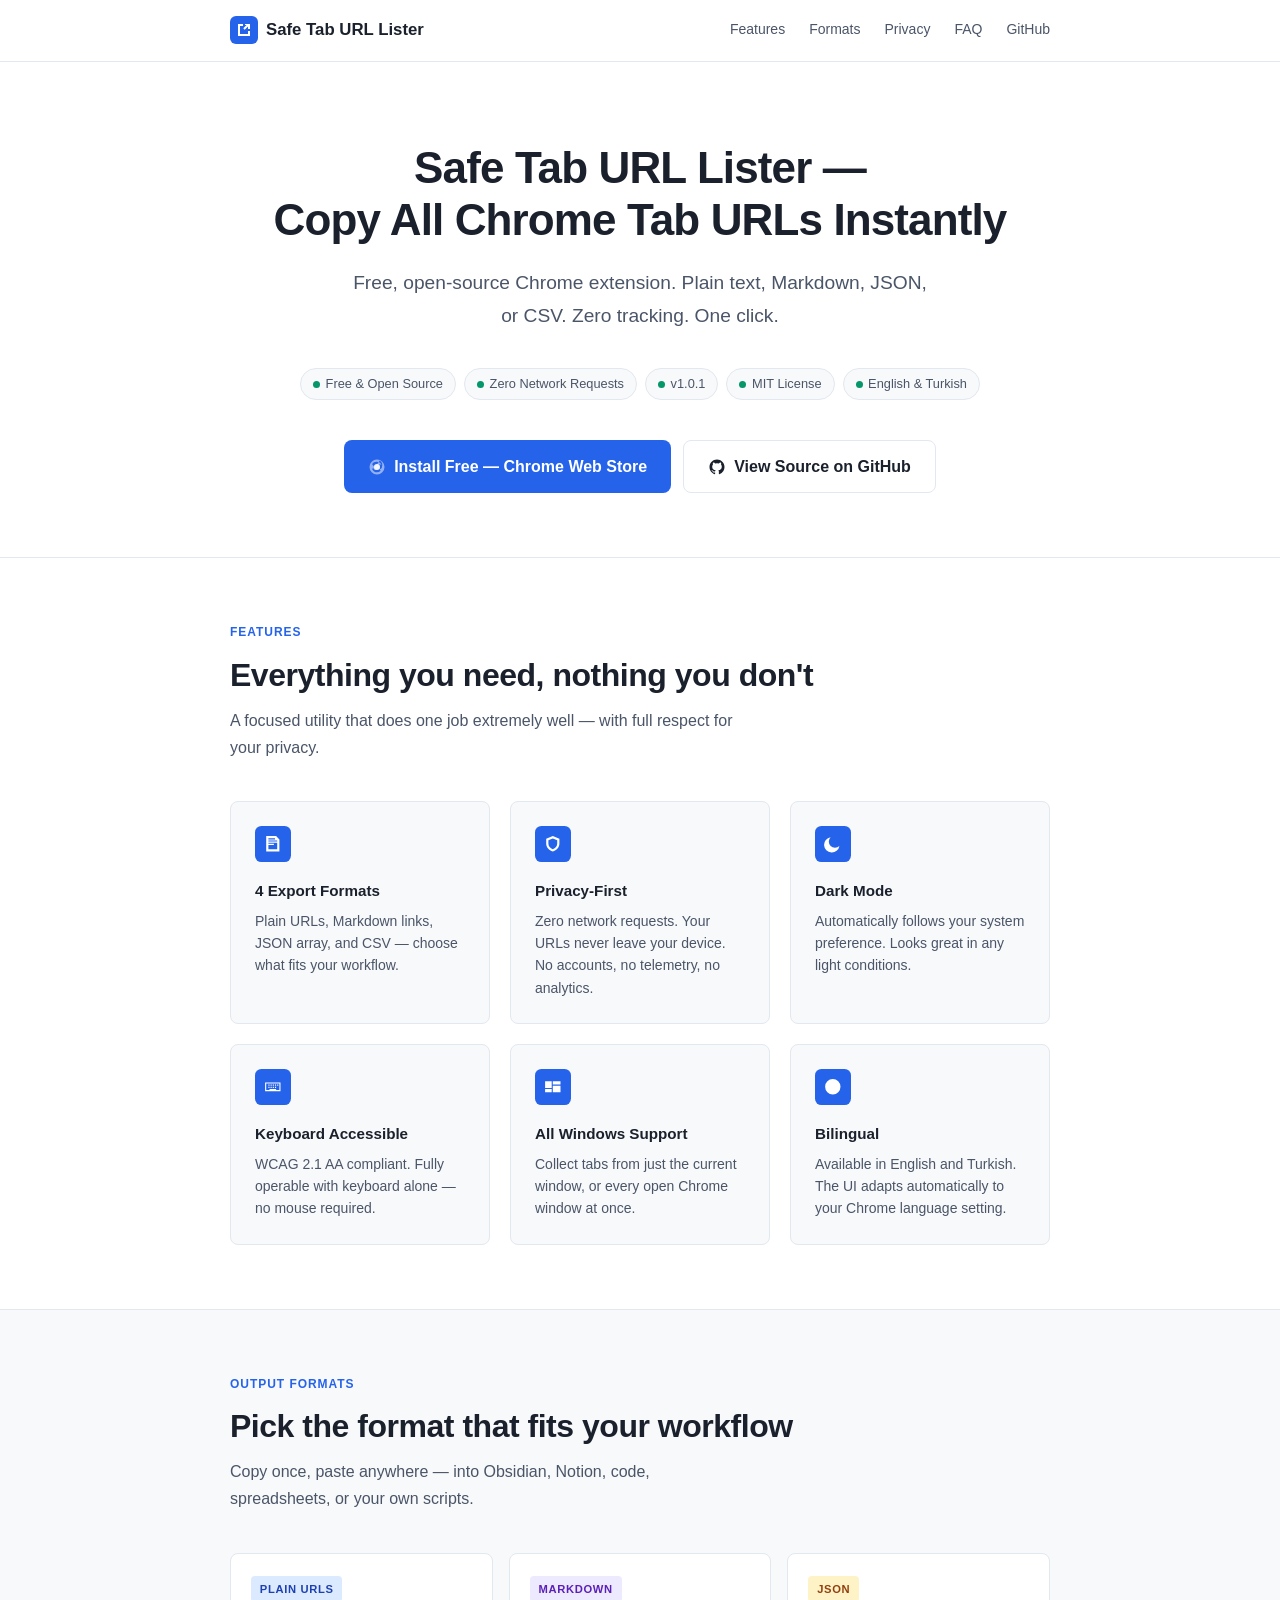
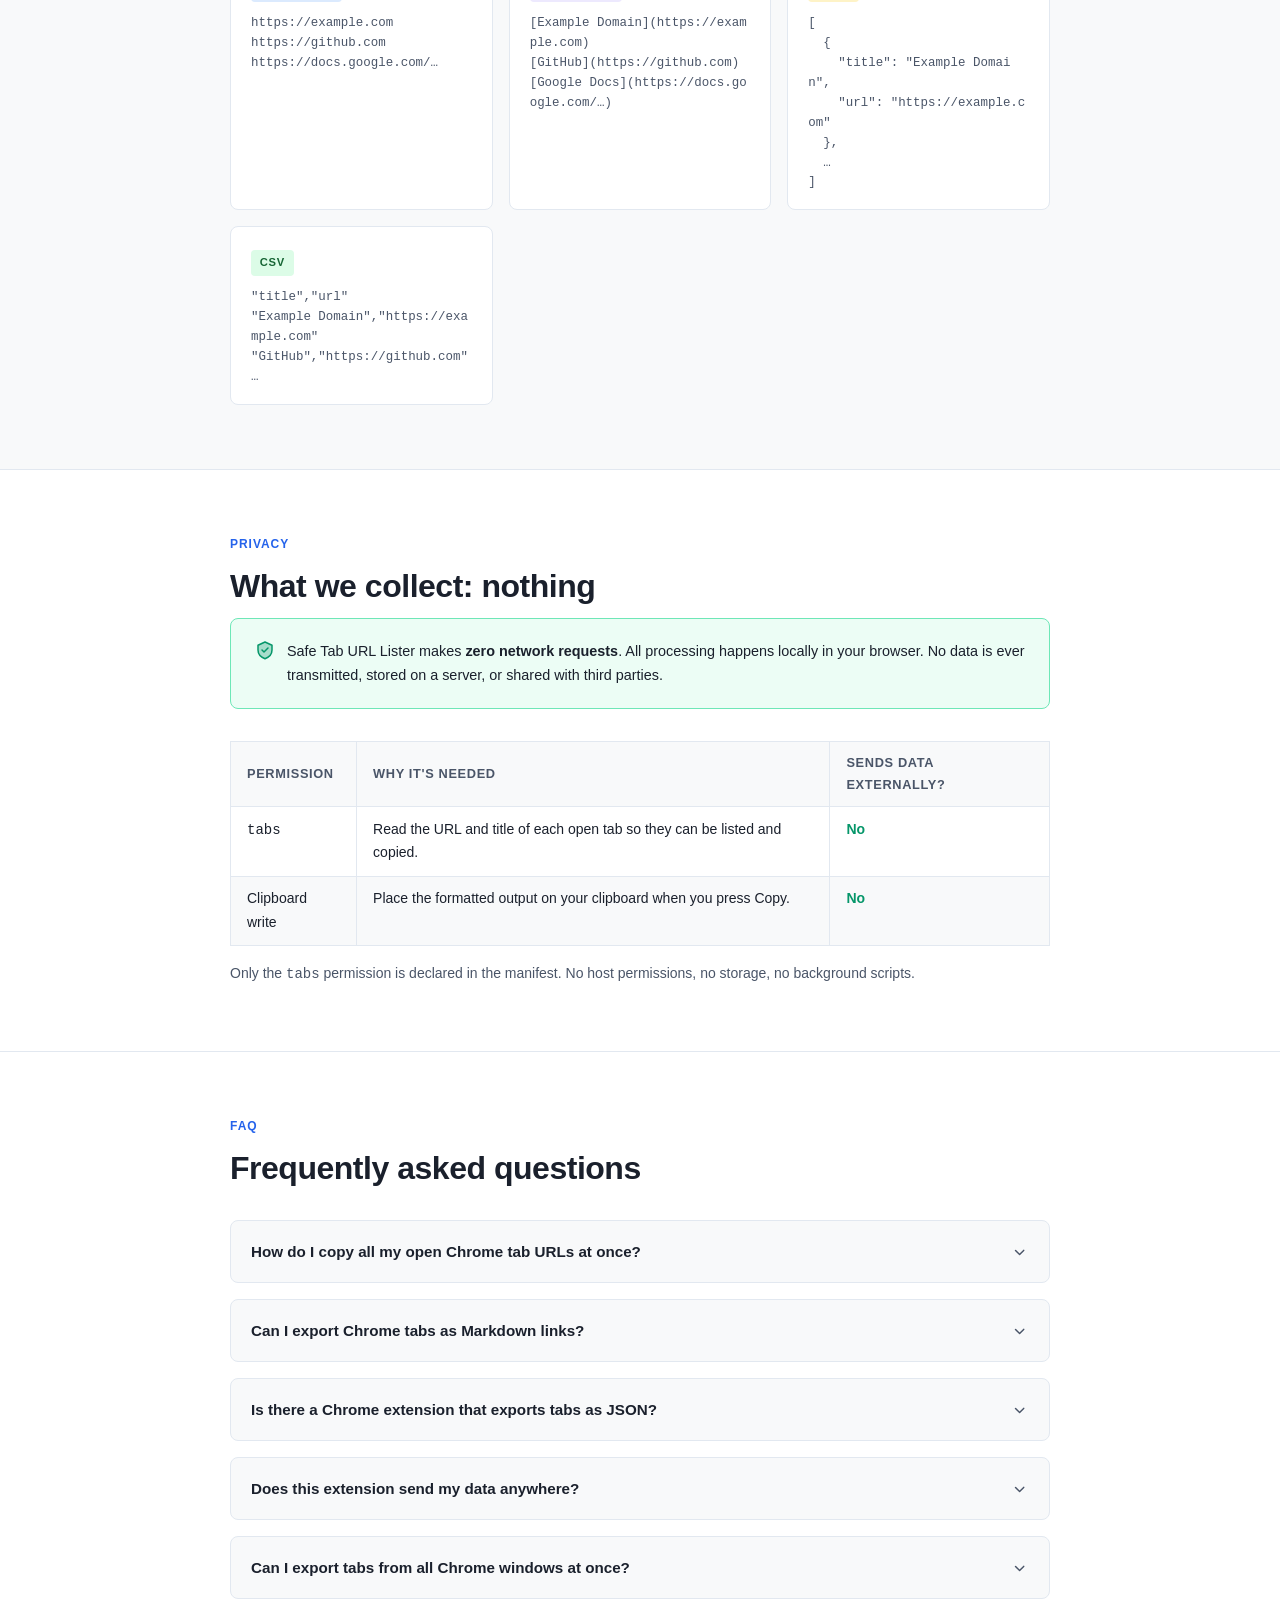
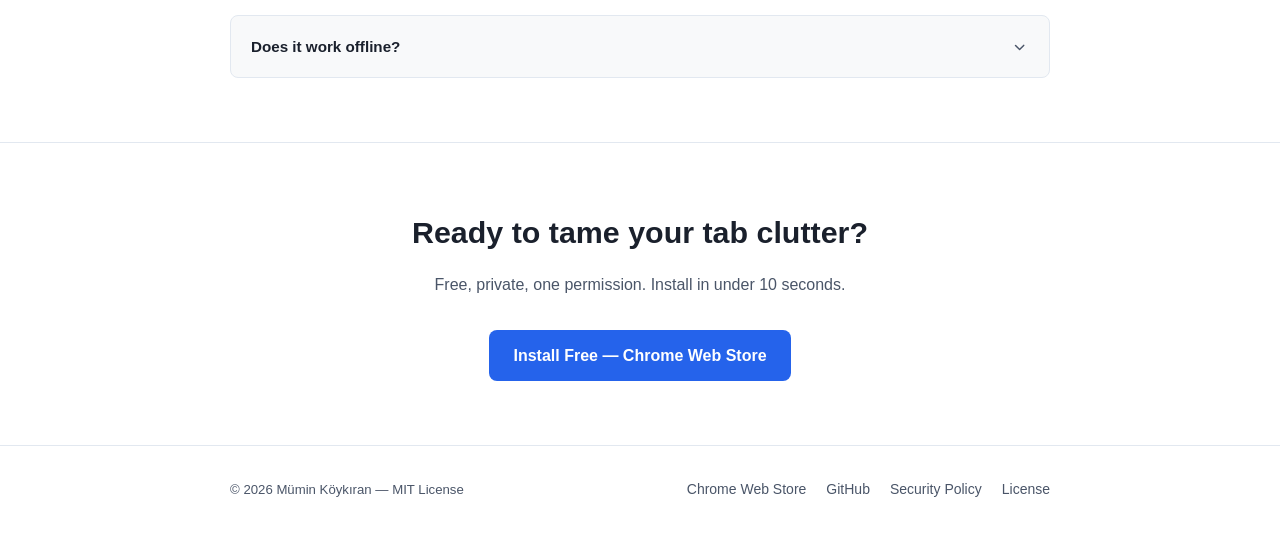
==== docs/index.html @ 432fd5e9 "Add GitHub Pages landing page with JSON-LD schema for AI search visibility" ====
<!DOCTYPE html>
<html lang="en">
<head>
  <meta charset="UTF-8" />
  <meta name="viewport" content="width=device-width, initial-scale=1.0" />
  <title>Safe Tab URL Lister — Copy All Chrome Tab URLs Instantly</title>
  <meta name="description" content="Free, open-source Chrome extension. Export all open tab URLs as plain text, Markdown links, JSON, or CSV. Zero tracking. One click." />
  <meta name="keywords" content="Chrome extension, tab URL exporter, copy tab URLs, export tabs markdown, tabs to JSON, tab list CSV, privacy Chrome extension, open source tab manager" />
  <link rel="canonical" href="https://muminkoykiran.github.io/safe-tab-url-lister/" />

  <!-- Open Graph -->
  <meta property="og:type" content="website" />
  <meta property="og:title" content="Safe Tab URL Lister — Copy All Chrome Tab URLs Instantly" />
  <meta property="og:description" content="Free, open-source Chrome extension. Export all open tab URLs as plain text, Markdown links, JSON, or CSV. Zero tracking. One click." />
  <meta property="og:url" content="https://muminkoykiran.github.io/safe-tab-url-lister/" />

  <!-- Twitter Card -->
  <meta name="twitter:card" content="summary" />
  <meta name="twitter:title" content="Safe Tab URL Lister — Copy All Chrome Tab URLs Instantly" />
  <meta name="twitter:description" content="Free, open-source Chrome extension. Export all open tab URLs as plain text, Markdown links, JSON, or CSV. Zero tracking. One click." />

  <!-- SoftwareApplication JSON-LD -->
  <script type="application/ld+json">
  {
    "@context": "https://schema.org",
    "@type": "SoftwareApplication",
    "name": "Safe Tab URL Lister",
    "applicationCategory": "BrowserApplication",
    "applicationSubCategory": "Productivity",
    "operatingSystem": "Chrome, Edge, Brave, Vivaldi",
    "description": "A free, open-source Chrome extension that lists all open tab URLs and exports them as plain text, Markdown links, a JSON array, or CSV. Zero network requests, no tracking, no accounts required.",
    "featureList": [
      "Export all Chrome tab URLs in one click",
      "Output formats: Plain URLs, Markdown links, JSON array, CSV",
      "Include or exclude page titles",
      "Current window or all windows",
      "Dark mode support",
      "WCAG 2.1 AA keyboard accessibility",
      "Available in English and Turkish",
      "Zero network requests",
      "No data collection",
      "Open source under MIT license"
    ],
    "offers": {"@type": "Offer", "price": "0", "priceCurrency": "USD"},
    "downloadUrl": "https://chrome.google.com/webstore/detail/lfoiekncpjoomigglgjildmjodpfmoif",
    "installUrl": "https://chrome.google.com/webstore/detail/lfoiekncpjoomigglgjildmjodpfmoif",
    "softwareVersion": "1.0.1",
    "datePublished": "2026-06-07",
    "codeRepository": "https://github.com/muminkoykiran/safe-tab-url-lister",
    "license": "https://opensource.org/licenses/MIT",
    "author": {"@type": "Person", "name": "Mümin Köykıran"},
    "inLanguage": ["en", "tr"],
    "isAccessibleForFree": true,
    "keywords": "Chrome extension, tab URL exporter, copy tab URLs, export tabs markdown, tabs to JSON, tab list CSV, privacy Chrome extension, open source tab manager"
  }
  </script>

  <!-- FAQ JSON-LD -->
  <script type="application/ld+json">
  {
    "@context": "https://schema.org",
    "@type": "FAQPage",
    "mainEntity": [
      {
        "@type": "Question",
        "name": "How do I copy all my open Chrome tab URLs at once?",
        "acceptedAnswer": {
          "@type": "Answer",
          "text": "Install Safe Tab URL Lister, click the extension icon, and press Copy. All tab URLs from the current window are on your clipboard immediately."
        }
      },
      {
        "@type": "Question",
        "name": "Can I export Chrome tabs as Markdown links?",
        "acceptedAnswer": {
          "@type": "Answer",
          "text": "Yes. Select \"Markdown links\" from the format dropdown. The output will be [Page Title](URL) entries, one per tab, ready to paste into Obsidian, Notion, GitHub, or any Markdown editor."
        }
      },
      {
        "@type": "Question",
        "name": "Is there a Chrome extension that exports tabs as JSON?",
        "acceptedAnswer": {
          "@type": "Answer",
          "text": "Yes. Select the JSON format. The output is a JSON array where each element has a title and url field."
        }
      },
      {
        "@type": "Question",
        "name": "Does this extension send my data anywhere?",
        "acceptedAnswer": {
          "@type": "Answer",
          "text": "No. There are zero network requests. Your URLs never leave your device."
        }
      },
      {
        "@type": "Question",
        "name": "Can I export tabs from all Chrome windows at once?",
        "acceptedAnswer": {
          "@type": "Answer",
          "text": "Yes. Enable the \"Include all windows\" checkbox to collect tabs from every open Chrome window simultaneously."
        }
      },
      {
        "@type": "Question",
        "name": "Does it work offline?",
        "acceptedAnswer": {
          "@type": "Answer",
          "text": "Yes, completely. No external services required."
        }
      }
    ]
  }
  </script>

  <style>
    /* ============================================================
       CSS Custom Properties
    ============================================================ */
    :root {
      --color-bg:        #ffffff;
      --color-surface:   #f8f9fa;
      --color-border:    #e2e8f0;
      --color-text:      #1a202c;
      --color-muted:     #4a5568;
      --color-accent:    #2563eb;
      --color-accent-hv: #1d4ed8;
      --color-green:     #059669;
      --color-green-bg:  #ecfdf5;
      --color-green-bd:  #6ee7b7;
      --radius:          0.5rem;
      --max-w:           860px;
      --font-sans:       -apple-system, BlinkMacSystemFont, "Segoe UI", Roboto, Helvetica, Arial, sans-serif;
    }

    @media (prefers-color-scheme: dark) {
      :root {
        --color-bg:       #0f172a;
        --color-surface:  #1e293b;
        --color-border:   #334155;
        --color-text:     #f1f5f9;
        --color-muted:    #94a3b8;
        --color-accent:   #60a5fa;
        --color-accent-hv:#93c5fd;
        --color-green:    #34d399;
        --color-green-bg: #064e3b;
        --color-green-bd: #065f46;
      }
    }

    /* ============================================================
       Reset & Base
    ============================================================ */
    *, *::before, *::after { box-sizing: border-box; margin: 0; padding: 0; }

    html { scroll-behavior: smooth; }

    body {
      background: var(--color-bg);
      color: var(--color-text);
      font-family: var(--font-sans);
      font-size: 1rem;
      line-height: 1.7;
    }

    a {
      color: var(--color-accent);
      text-decoration: none;
    }
    a:hover, a:focus-visible { text-decoration: underline; }
    a:focus-visible {
      outline: 2px solid var(--color-accent);
      outline-offset: 3px;
      border-radius: 2px;
    }

    img { max-width: 100%; display: block; }

    /* ============================================================
       Layout helpers
    ============================================================ */
    .container {
      max-width: var(--max-w);
      margin: 0 auto;
      padding: 0 1.25rem;
    }

    section { padding: 4rem 0; }
    section + section { border-top: 1px solid var(--color-border); }

    /* ============================================================
       Header / Nav
    ============================================================ */
    .site-header {
      border-bottom: 1px solid var(--color-border);
      padding: 1rem 0;
      position: sticky;
      top: 0;
      background: var(--color-bg);
      z-index: 100;
    }

    .site-header .container {
      display: flex;
      align-items: center;
      justify-content: space-between;
      gap: 1rem;
    }

    .logo {
      font-weight: 700;
      font-size: 1.05rem;
      color: var(--color-text);
      display: flex;
      align-items: center;
      gap: 0.5rem;
    }
    .logo:hover { text-decoration: none; }

    .logo-icon {
      width: 28px;
      height: 28px;
      background: var(--color-accent);
      border-radius: 6px;
      display: grid;
      place-items: center;
      flex-shrink: 0;
    }
    .logo-icon svg { width: 16px; height: 16px; fill: #fff; }

    nav { display: flex; gap: 1.5rem; align-items: center; }
    nav a {
      font-size: 0.875rem;
      color: var(--color-muted);
      font-weight: 500;
    }
    nav a:hover { color: var(--color-text); }

    /* ============================================================
       Hero
    ============================================================ */
    .hero {
      padding: 5rem 0 4rem;
      text-align: center;
    }

    .hero h1 {
      font-size: clamp(1.75rem, 4vw, 2.75rem);
      font-weight: 800;
      line-height: 1.2;
      letter-spacing: -0.02em;
      margin-bottom: 1.25rem;
    }

    .hero .tagline {
      font-size: clamp(1rem, 2.5vw, 1.2rem);
      color: var(--color-muted);
      max-width: 580px;
      margin: 0 auto 2.25rem;
    }

    .badge-row {
      display: flex;
      justify-content: center;
      flex-wrap: wrap;
      gap: 0.5rem;
      margin-bottom: 2.5rem;
    }

    .badge {
      display: inline-flex;
      align-items: center;
      gap: 0.35rem;
      background: var(--color-surface);
      border: 1px solid var(--color-border);
      border-radius: 2rem;
      padding: 0.25rem 0.75rem;
      font-size: 0.8rem;
      font-weight: 500;
      color: var(--color-muted);
    }
    .badge-dot {
      width: 7px; height: 7px;
      border-radius: 50%;
      background: var(--color-green);
      flex-shrink: 0;
    }

    .cta-group {
      display: flex;
      flex-wrap: wrap;
      gap: 0.75rem;
      justify-content: center;
    }

    .btn {
      display: inline-flex;
      align-items: center;
      gap: 0.5rem;
      padding: 0.75rem 1.5rem;
      border-radius: var(--radius);
      font-size: 1rem;
      font-weight: 600;
      cursor: pointer;
      border: none;
      transition: background 0.15s, color 0.15s, box-shadow 0.15s;
      text-decoration: none;
    }
    .btn:focus-visible {
      outline: 2px solid var(--color-accent);
      outline-offset: 3px;
    }
    .btn-primary {
      background: var(--color-accent);
      color: #fff;
    }
    .btn-primary:hover {
      background: var(--color-accent-hv);
      text-decoration: none;
      color: #fff;
    }
    .btn-ghost {
      background: transparent;
      color: var(--color-text);
      border: 1.5px solid var(--color-border);
    }
    .btn-ghost:hover {
      background: var(--color-surface);
      text-decoration: none;
    }

    /* ============================================================
       Features
    ============================================================ */
    .section-label {
      text-transform: uppercase;
      letter-spacing: 0.08em;
      font-size: 0.75rem;
      font-weight: 700;
      color: var(--color-accent);
      margin-bottom: 0.75rem;
    }

    .section-title {
      font-size: clamp(1.4rem, 3vw, 2rem);
      font-weight: 800;
      line-height: 1.25;
      letter-spacing: -0.015em;
      margin-bottom: 0.75rem;
    }

    .section-subtitle {
      color: var(--color-muted);
      max-width: 520px;
      margin-bottom: 2.5rem;
    }

    .features-grid {
      display: grid;
      grid-template-columns: repeat(auto-fill, minmax(240px, 1fr));
      gap: 1.25rem;
    }

    .feature-card {
      background: var(--color-surface);
      border: 1px solid var(--color-border);
      border-radius: var(--radius);
      padding: 1.5rem;
    }

    .feature-icon {
      width: 2.25rem;
      height: 2.25rem;
      border-radius: 0.4rem;
      background: var(--color-accent);
      display: grid;
      place-items: center;
      margin-bottom: 1rem;
      flex-shrink: 0;
    }
    .feature-icon svg { width: 1.1rem; height: 1.1rem; fill: #fff; }

    .feature-card h3 {
      font-size: 0.95rem;
      font-weight: 700;
      margin-bottom: 0.35rem;
    }

    .feature-card p {
      font-size: 0.875rem;
      color: var(--color-muted);
      line-height: 1.6;
    }

    /* ============================================================
       Formats
    ============================================================ */
    .formats-section { background: var(--color-surface); }

    .formats-grid {
      display: grid;
      grid-template-columns: repeat(auto-fill, minmax(195px, 1fr));
      gap: 1rem;
      margin-top: 2rem;
    }

    .format-card {
      background: var(--color-bg);
      border: 1px solid var(--color-border);
      border-radius: var(--radius);
      padding: 1.25rem 1.25rem 1rem;
    }

    .format-label {
      display: inline-block;
      font-size: 0.7rem;
      font-weight: 700;
      text-transform: uppercase;
      letter-spacing: 0.06em;
      padding: 0.2rem 0.55rem;
      border-radius: 0.25rem;
      margin-bottom: 0.75rem;
    }
    .label-plain  { background: #dbeafe; color: #1e40af; }
    .label-md     { background: #ede9fe; color: #5b21b6; }
    .label-json   { background: #fef3c7; color: #92400e; }
    .label-csv    { background: #dcfce7; color: #166534; }

    @media (prefers-color-scheme: dark) {
      .label-plain  { background: #1e3a5f; color: #93c5fd; }
      .label-md     { background: #2e1065; color: #c4b5fd; }
      .label-json   { background: #422006; color: #fcd34d; }
      .label-csv    { background: #064e3b; color: #6ee7b7; }
    }

    .format-card pre {
      font-family: "SFMono-Regular", Consolas, "Liberation Mono", Menlo, monospace;
      font-size: 0.78rem;
      color: var(--color-muted);
      line-height: 1.6;
      white-space: pre-wrap;
      word-break: break-all;
    }

    /* ============================================================
       Privacy
    ============================================================ */
    .privacy-notice {
      background: var(--color-green-bg);
      border: 1px solid var(--color-green-bd);
      border-radius: var(--radius);
      padding: 1.25rem 1.5rem;
      margin-bottom: 2rem;
      display: flex;
      gap: 0.75rem;
      align-items: flex-start;
    }

    .privacy-notice svg { flex-shrink: 0; margin-top: 0.1rem; }

    .privacy-notice p {
      font-size: 0.9rem;
      color: var(--color-text);
    }

    .perm-table {
      width: 100%;
      border-collapse: collapse;
      font-size: 0.875rem;
    }

    .perm-table th {
      text-align: left;
      padding: 0.65rem 1rem;
      background: var(--color-surface);
      border: 1px solid var(--color-border);
      font-weight: 600;
      font-size: 0.8rem;
      text-transform: uppercase;
      letter-spacing: 0.05em;
      color: var(--color-muted);
    }

    .perm-table td {
      padding: 0.65rem 1rem;
      border: 1px solid var(--color-border);
      vertical-align: top;
    }

    .perm-table tr:nth-child(even) td { background: var(--color-surface); }

    .tick {
      color: var(--color-green);
      font-weight: 700;
    }

    /* ============================================================
       FAQ
    ============================================================ */
    .faq-list { display: flex; flex-direction: column; gap: 1rem; margin-top: 2rem; }

    details.faq-item {
      background: var(--color-surface);
      border: 1px solid var(--color-border);
      border-radius: var(--radius);
      overflow: hidden;
    }

    details.faq-item > summary {
      padding: 1.1rem 1.25rem;
      cursor: pointer;
      font-weight: 600;
      font-size: 0.95rem;
      list-style: none;
      display: flex;
      align-items: center;
      justify-content: space-between;
      gap: 0.75rem;
      user-select: none;
    }
    details.faq-item > summary::-webkit-details-marker { display: none; }

    details.faq-item > summary:focus-visible {
      outline: 2px solid var(--color-accent);
      outline-offset: -2px;
    }

    .faq-chevron {
      flex-shrink: 0;
      width: 1.2rem;
      height: 1.2rem;
      transition: transform 0.2s;
      color: var(--color-muted);
    }
    details[open] .faq-chevron { transform: rotate(180deg); }

    .faq-answer {
      padding: 0 1.25rem 1.1rem;
      font-size: 0.9rem;
      color: var(--color-muted);
      line-height: 1.7;
      border-top: 1px solid var(--color-border);
      padding-top: 0.9rem;
    }

    /* ============================================================
       Footer
    ============================================================ */
    .site-footer {
      border-top: 1px solid var(--color-border);
      padding: 2rem 0;
      font-size: 0.825rem;
      color: var(--color-muted);
    }

    .site-footer .container {
      display: flex;
      flex-wrap: wrap;
      gap: 0.75rem 1.5rem;
      justify-content: space-between;
      align-items: center;
    }

    .footer-links { display: flex; gap: 1.25rem; flex-wrap: wrap; }
    .footer-links a { color: var(--color-muted); }
    .footer-links a:hover { color: var(--color-text); }

    /* ============================================================
       Responsive
    ============================================================ */
    @media (max-width: 600px) {
      section { padding: 2.75rem 0; }
      .hero   { padding: 3rem 0 2.5rem; }
      .btn    { padding: 0.65rem 1.2rem; font-size: 0.95rem; }
    }
  </style>
</head>
<body>

  <!-- ============================================================
       Site Header
  ============================================================ -->
  <header class="site-header" role="banner">
    <div class="container">
      <a href="#" class="logo" aria-label="Safe Tab URL Lister home">
        <span class="logo-icon" aria-hidden="true">
          <!-- link/tab icon -->
          <svg viewBox="0 0 16 16" xmlns="http://www.w3.org/2000/svg">
            <path d="M2 2h5v2H4v8h8V9h2v5H2V2zm7 0h5v5h-2V4.414L8.707 7.707 7.293 6.293 10.586 3H9V2z"/>
          </svg>
        </span>
        Safe Tab URL Lister
      </a>
      <nav aria-label="Primary navigation">
        <a href="#features">Features</a>
        <a href="#formats">Formats</a>
        <a href="#privacy">Privacy</a>
        <a href="#faq">FAQ</a>
        <a href="https://github.com/muminkoykiran/safe-tab-url-lister" rel="noopener noreferrer" target="_blank">GitHub</a>
      </nav>
    </div>
  </header>

  <main id="main-content">

    <!-- ============================================================
         Hero
    ============================================================ -->
    <section class="hero" aria-labelledby="hero-heading">
      <div class="container">
        <h1 id="hero-heading">Safe Tab URL Lister —<br/>Copy All Chrome Tab URLs Instantly</h1>
        <p class="tagline">Free, open-source Chrome extension. Plain text, Markdown, JSON, or CSV. Zero tracking. One click.</p>

        <div class="badge-row" aria-label="Key highlights">
          <span class="badge"><span class="badge-dot" aria-hidden="true"></span>Free &amp; Open Source</span>
          <span class="badge"><span class="badge-dot" aria-hidden="true"></span>Zero Network Requests</span>
          <span class="badge"><span class="badge-dot" aria-hidden="true"></span>v1.0.1</span>
          <span class="badge"><span class="badge-dot" aria-hidden="true"></span>MIT License</span>
          <span class="badge"><span class="badge-dot" aria-hidden="true"></span>English &amp; Turkish</span>
        </div>

        <div class="cta-group">
          <a href="https://chrome.google.com/webstore/detail/lfoiekncpjoomigglgjildmjodpfmoif"
             class="btn btn-primary"
             target="_blank"
             rel="noopener noreferrer"
             aria-label="Install Safe Tab URL Lister from the Chrome Web Store">
            <!-- Chrome icon -->
            <svg width="18" height="18" viewBox="0 0 24 24" fill="currentColor" aria-hidden="true">
              <circle cx="12" cy="12" r="4" fill="#fff" opacity=".9"/>
              <path d="M12 2a10 10 0 1 0 0 20A10 10 0 0 0 12 2zm0 3a7 7 0 0 1 6.062 3.5H12a3.5 3.5 0 0 0-3.5 3.5c0 .386.063.757.18 1.106L5.405 8.165A6.97 6.97 0 0 1 12 5zm0 14a7 7 0 0 1-6.375-4.106l3.294-5.704A3.49 3.49 0 0 0 12 15.5a3.49 3.49 0 0 0 3-1.713l1.81 3.137A6.982 6.982 0 0 1 12 19zm4.595-3.835-1.81-3.136A3.49 3.49 0 0 0 15.5 12a3.5 3.5 0 0 0-3.5-3.5h-.062L15.595 3.23A6.98 6.98 0 0 1 19 10a6.943 6.943 0 0 1-2.405 5.165z" opacity=".5"/>
            </svg>
            Install Free — Chrome Web Store
          </a>
          <a href="https://github.com/muminkoykiran/safe-tab-url-lister"
             class="btn btn-ghost"
             target="_blank"
             rel="noopener noreferrer"
             aria-label="View source code on GitHub">
            <!-- GitHub icon -->
            <svg width="18" height="18" viewBox="0 0 24 24" fill="currentColor" aria-hidden="true">
              <path d="M12 2C6.477 2 2 6.484 2 12.021c0 4.428 2.865 8.184 6.839 9.504.5.092.682-.217.682-.482 0-.237-.009-.868-.013-1.703-2.782.605-3.369-1.343-3.369-1.343-.454-1.158-1.11-1.466-1.11-1.466-.908-.62.069-.608.069-.608 1.003.07 1.531 1.032 1.531 1.032.892 1.53 2.341 1.088 2.91.832.092-.647.35-1.088.636-1.338-2.22-.253-4.555-1.113-4.555-4.951 0-1.093.39-1.988 1.029-2.688-.103-.253-.446-1.272.098-2.65 0 0 .84-.27 2.75 1.026A9.564 9.564 0 0 1 12 6.844a9.59 9.59 0 0 1 2.504.337c1.909-1.296 2.747-1.027 2.747-1.027.546 1.379.202 2.398.1 2.651.64.7 1.028 1.595 1.028 2.688 0 3.848-2.339 4.695-4.566 4.943.359.309.678.92.678 1.855 0 1.338-.012 2.419-.012 2.747 0 .268.18.58.688.482A10.02 10.02 0 0 0 22 12.021C22 6.484 17.522 2 12 2z"/>
            </svg>
            View Source on GitHub
          </a>
        </div>
      </div>
    </section>

    <!-- ============================================================
         Features
    ============================================================ -->
    <section id="features" aria-labelledby="features-heading">
      <div class="container">
        <p class="section-label">Features</p>
        <h2 class="section-title" id="features-heading">Everything you need, nothing you don't</h2>
        <p class="section-subtitle">A focused utility that does one job extremely well — with full respect for your privacy.</p>

        <div class="features-grid">

          <div class="feature-card">
            <div class="feature-icon" aria-hidden="true">
              <!-- copy icon -->
              <svg viewBox="0 0 16 16" xmlns="http://www.w3.org/2000/svg">
                <path d="M4 4h8v1H4V4zm0 2h8v1H4V6zm0 2h5v1H4V8zM2 1h9l3 3v11H2V1zm2 2v10h8V5h-2V3H4z"/>
              </svg>
            </div>
            <h3>4 Export Formats</h3>
            <p>Plain URLs, Markdown links, JSON array, and CSV — choose what fits your workflow.</p>
          </div>

          <div class="feature-card">
            <div class="feature-icon" aria-hidden="true">
              <!-- shield icon -->
              <svg viewBox="0 0 16 16" xmlns="http://www.w3.org/2000/svg">
                <path d="M8 1 2 3.5V8c0 3.3 2.5 5.8 6 7 3.5-1.2 6-3.7 6-7V3.5L8 1zm0 2.1 4 1.7V8c0 2.2-1.6 4-4 5-2.4-1-4-2.8-4-5V4.8l4-1.7z"/>
              </svg>
            </div>
            <h3>Privacy-First</h3>
            <p>Zero network requests. Your URLs never leave your device. No accounts, no telemetry, no analytics.</p>
          </div>

          <div class="feature-card">
            <div class="feature-icon" aria-hidden="true">
              <!-- moon/dark-mode icon -->
              <svg viewBox="0 0 16 16" xmlns="http://www.w3.org/2000/svg">
                <path d="M6 2a7 7 0 1 0 8 8 5 5 0 1 1-8-8z"/>
              </svg>
            </div>
            <h3>Dark Mode</h3>
            <p>Automatically follows your system preference. Looks great in any light conditions.</p>
          </div>

          <div class="feature-card">
            <div class="feature-icon" aria-hidden="true">
              <!-- keyboard icon -->
              <svg viewBox="0 0 16 16" xmlns="http://www.w3.org/2000/svg">
                <path d="M1 4h14v8H1V4zm1 1v6h12V5H2zm2 1h1v1H4V6zm2 0h1v1H6V6zm2 0h1v1H8V6zm2 0h1v1h-1V6zm2 0h1v1h-1V6zM4 8h1v1H4V8zm2 0h1v1H6V8zm2 0h1v1H8V8zm2 0h1v1h-1V8zm-5 2h6v1H5v-1z"/>
              </svg>
            </div>
            <h3>Keyboard Accessible</h3>
            <p>WCAG 2.1 AA compliant. Fully operable with keyboard alone — no mouse required.</p>
          </div>

          <div class="feature-card">
            <div class="feature-icon" aria-hidden="true">
              <!-- windows icon -->
              <svg viewBox="0 0 16 16" xmlns="http://www.w3.org/2000/svg">
                <path d="M1 3h6v6H1V3zm0 7h6v3H1v-3zm7-7h7v3H8V3zm0 4h7v6H8V7z"/>
              </svg>
            </div>
            <h3>All Windows Support</h3>
            <p>Collect tabs from just the current window, or every open Chrome window at once.</p>
          </div>

          <div class="feature-card">
            <div class="feature-icon" aria-hidden="true">
              <!-- globe icon -->
              <svg viewBox="0 0 16 16" xmlns="http://www.w3.org/2000/svg">
                <path d="M8 1a7 7 0 1 0 0 14A7 7 0 0 0 8 1zM3.05 6H5c.18-1.1.48-2.06.87-2.84A5.02 5.02 0 0 0 3.05 6zM6 6h4c-.22-1.6-.8-2.8-1.5-3.4A4.5 4.5 0 0 0 7 2.6C6.3 3.2 5.72 4.4 5.5 6H6zm5 0h1.95A5.02 5.02 0 0 0 10.13 3.16C10.52 3.94 10.82 4.9 11 6zm1.95 1H11c-.18 1.1-.48 2.06-.87 2.84A5.02 5.02 0 0 0 12.95 7zM10 7H6c.22 1.6.8 2.8 1.5 3.4.32.27.65.46.99.54.34-.08.67-.27.99-.54C10.2 9.8 10.78 8.6 11 7h-1zm-5 0H3.05A5.02 5.02 0 0 0 5.87 9.84C5.48 9.06 5.18 8.1 5 7z"/>
              </svg>
            </div>
            <h3>Bilingual</h3>
            <p>Available in English and Turkish. The UI adapts automatically to your Chrome language setting.</p>
          </div>

        </div>
      </div>
    </section>

    <!-- ============================================================
         Formats
    ============================================================ -->
    <section id="formats" class="formats-section" aria-labelledby="formats-heading">
      <div class="container">
        <p class="section-label">Output Formats</p>
        <h2 class="section-title" id="formats-heading">Pick the format that fits your workflow</h2>
        <p class="section-subtitle">Copy once, paste anywhere — into Obsidian, Notion, code, spreadsheets, or your own scripts.</p>

        <div class="formats-grid">

          <div class="format-card">
            <span class="format-label label-plain">Plain URLs</span>
            <pre>https://example.com
https://github.com
https://docs.google.com/…</pre>
          </div>

          <div class="format-card">
            <span class="format-label label-md">Markdown</span>
            <pre>[Example Domain](https://example.com)
[GitHub](https://github.com)
[Google Docs](https://docs.google.com/…)</pre>
          </div>

          <div class="format-card">
            <span class="format-label label-json">JSON</span>
            <pre>[
  {
    "title": "Example Domain",
    "url": "https://example.com"
  },
  …
]</pre>
          </div>

          <div class="format-card">
            <span class="format-label label-csv">CSV</span>
            <pre>"title","url"
"Example Domain","https://example.com"
"GitHub","https://github.com"
…</pre>
          </div>

        </div>
      </div>
    </section>

    <!-- ============================================================
         Privacy
    ============================================================ -->
    <section id="privacy" aria-labelledby="privacy-heading">
      <div class="container">
        <p class="section-label">Privacy</p>
        <h2 class="section-title" id="privacy-heading">What we collect: nothing</h2>

        <div class="privacy-notice" role="note">
          <svg width="20" height="20" viewBox="0 0 20 20" fill="none" xmlns="http://www.w3.org/2000/svg" aria-hidden="true">
            <path d="M10 2 3 5.25V10c0 4.125 3.125 7.25 7 8.75 3.875-1.5 7-4.625 7-8.75V5.25L10 2z" fill="var(--color-green)" opacity=".3"/>
            <path d="M10 2 3 5.25V10c0 4.125 3.125 7.25 7 8.75 3.875-1.5 7-4.625 7-8.75V5.25L10 2z" stroke="var(--color-green)" stroke-width="1.5" stroke-linejoin="round"/>
            <path d="M7 10l2 2 4-4" stroke="var(--color-green)" stroke-width="1.5" stroke-linecap="round" stroke-linejoin="round"/>
          </svg>
          <p>Safe Tab URL Lister makes <strong>zero network requests</strong>. All processing happens locally in your browser. No data is ever transmitted, stored on a server, or shared with third parties.</p>
        </div>

        <table class="perm-table" aria-label="Chrome permissions required by the extension">
          <thead>
            <tr>
              <th scope="col">Permission</th>
              <th scope="col">Why it's needed</th>
              <th scope="col">Sends data externally?</th>
            </tr>
          </thead>
          <tbody>
            <tr>
              <td><code>tabs</code></td>
              <td>Read the URL and title of each open tab so they can be listed and copied.</td>
              <td class="tick" aria-label="No">No</td>
            </tr>
            <tr>
              <td>Clipboard write</td>
              <td>Place the formatted output on your clipboard when you press Copy.</td>
              <td class="tick" aria-label="No">No</td>
            </tr>
          </tbody>
        </table>

        <p style="margin-top:1rem; font-size:0.875rem; color: var(--color-muted);">
          Only the <code>tabs</code> permission is declared in the manifest. No host permissions, no storage, no background scripts.
        </p>
      </div>
    </section>

    <!-- ============================================================
         FAQ
    ============================================================ -->
    <section id="faq" aria-labelledby="faq-heading">
      <div class="container">
        <p class="section-label">FAQ</p>
        <h2 class="section-title" id="faq-heading">Frequently asked questions</h2>

        <div class="faq-list">

          <details class="faq-item">
            <summary>
              How do I copy all my open Chrome tab URLs at once?
              <svg class="faq-chevron" viewBox="0 0 20 20" fill="currentColor" aria-hidden="true">
                <path fill-rule="evenodd" d="M5.22 8.22a.75.75 0 0 1 1.06 0L10 11.94l3.72-3.72a.75.75 0 1 1 1.06 1.06l-4.25 4.25a.75.75 0 0 1-1.06 0L5.22 9.28a.75.75 0 0 1 0-1.06z" clip-rule="evenodd"/>
              </svg>
            </summary>
            <div class="faq-answer">
              Install Safe Tab URL Lister, click the extension icon, and press Copy. All tab URLs from the current window are on your clipboard immediately.
            </div>
          </details>

          <details class="faq-item">
            <summary>
              Can I export Chrome tabs as Markdown links?
              <svg class="faq-chevron" viewBox="0 0 20 20" fill="currentColor" aria-hidden="true">
                <path fill-rule="evenodd" d="M5.22 8.22a.75.75 0 0 1 1.06 0L10 11.94l3.72-3.72a.75.75 0 1 1 1.06 1.06l-4.25 4.25a.75.75 0 0 1-1.06 0L5.22 9.28a.75.75 0 0 1 0-1.06z" clip-rule="evenodd"/>
              </svg>
            </summary>
            <div class="faq-answer">
              Yes. Select "Markdown links" from the format dropdown. The output will be <code>[Page Title](URL)</code> entries, one per tab, ready to paste into Obsidian, Notion, GitHub, or any Markdown editor.
            </div>
          </details>

          <details class="faq-item">
            <summary>
              Is there a Chrome extension that exports tabs as JSON?
              <svg class="faq-chevron" viewBox="0 0 20 20" fill="currentColor" aria-hidden="true">
                <path fill-rule="evenodd" d="M5.22 8.22a.75.75 0 0 1 1.06 0L10 11.94l3.72-3.72a.75.75 0 1 1 1.06 1.06l-4.25 4.25a.75.75 0 0 1-1.06 0L5.22 9.28a.75.75 0 0 1 0-1.06z" clip-rule="evenodd"/>
              </svg>
            </summary>
            <div class="faq-answer">
              Yes. Select the JSON format. The output is a JSON array where each element has a <code>title</code> and <code>url</code> field.
            </div>
          </details>

          <details class="faq-item">
            <summary>
              Does this extension send my data anywhere?
              <svg class="faq-chevron" viewBox="0 0 20 20" fill="currentColor" aria-hidden="true">
                <path fill-rule="evenodd" d="M5.22 8.22a.75.75 0 0 1 1.06 0L10 11.94l3.72-3.72a.75.75 0 1 1 1.06 1.06l-4.25 4.25a.75.75 0 0 1-1.06 0L5.22 9.28a.75.75 0 0 1 0-1.06z" clip-rule="evenodd"/>
              </svg>
            </summary>
            <div class="faq-answer">
              No. There are zero network requests. Your URLs never leave your device.
            </div>
          </details>

          <details class="faq-item">
            <summary>
              Can I export tabs from all Chrome windows at once?
              <svg class="faq-chevron" viewBox="0 0 20 20" fill="currentColor" aria-hidden="true">
                <path fill-rule="evenodd" d="M5.22 8.22a.75.75 0 0 1 1.06 0L10 11.94l3.72-3.72a.75.75 0 1 1 1.06 1.06l-4.25 4.25a.75.75 0 0 1-1.06 0L5.22 9.28a.75.75 0 0 1 0-1.06z" clip-rule="evenodd"/>
              </svg>
            </summary>
            <div class="faq-answer">
              Yes. Enable the "Include all windows" checkbox to collect tabs from every open Chrome window simultaneously.
            </div>
          </details>

          <details class="faq-item">
            <summary>
              Does it work offline?
              <svg class="faq-chevron" viewBox="0 0 20 20" fill="currentColor" aria-hidden="true">
                <path fill-rule="evenodd" d="M5.22 8.22a.75.75 0 0 1 1.06 0L10 11.94l3.72-3.72a.75.75 0 1 1 1.06 1.06l-4.25 4.25a.75.75 0 0 1-1.06 0L5.22 9.28a.75.75 0 0 1 0-1.06z" clip-rule="evenodd"/>
              </svg>
            </summary>
            <div class="faq-answer">
              Yes, completely. No external services required.
            </div>
          </details>

        </div>
      </div>
    </section>

    <!-- ============================================================
         Final CTA
    ============================================================ -->
    <section aria-labelledby="cta-heading" style="text-align:center; padding: 4rem 0;">
      <div class="container">
        <h2 id="cta-heading" style="font-size: clamp(1.3rem, 3vw, 1.9rem); font-weight: 800; margin-bottom: 0.75rem;">Ready to tame your tab clutter?</h2>
        <p style="color: var(--color-muted); margin-bottom: 2rem; max-width: 460px; margin-left: auto; margin-right: auto;">
          Free, private, one permission. Install in under 10 seconds.
        </p>
        <a href="https://chrome.google.com/webstore/detail/lfoiekncpjoomigglgjildmjodpfmoif"
           class="btn btn-primary"
           target="_blank"
           rel="noopener noreferrer"
           aria-label="Install Safe Tab URL Lister from the Chrome Web Store">
          Install Free — Chrome Web Store
        </a>
      </div>
    </section>

  </main>

  <!-- ============================================================
       Footer
  ============================================================ -->
  <footer class="site-footer" role="contentinfo">
    <div class="container">
      <span>© 2026 Mümin Köykıran — MIT License</span>
      <nav class="footer-links" aria-label="Footer navigation">
        <a href="https://chrome.google.com/webstore/detail/lfoiekncpjoomigglgjildmjodpfmoif" target="_blank" rel="noopener noreferrer">Chrome Web Store</a>
        <a href="https://github.com/muminkoykiran/safe-tab-url-lister" target="_blank" rel="noopener noreferrer">GitHub</a>
        <a href="https://github.com/muminkoykiran/safe-tab-url-lister/blob/main/SECURITY.md" target="_blank" rel="noopener noreferrer">Security Policy</a>
        <a href="https://github.com/muminkoykiran/safe-tab-url-lister/blob/main/LICENSE" target="_blank" rel="noopener noreferrer">License</a>
      </nav>
    </div>
  </footer>

</body>
</html>
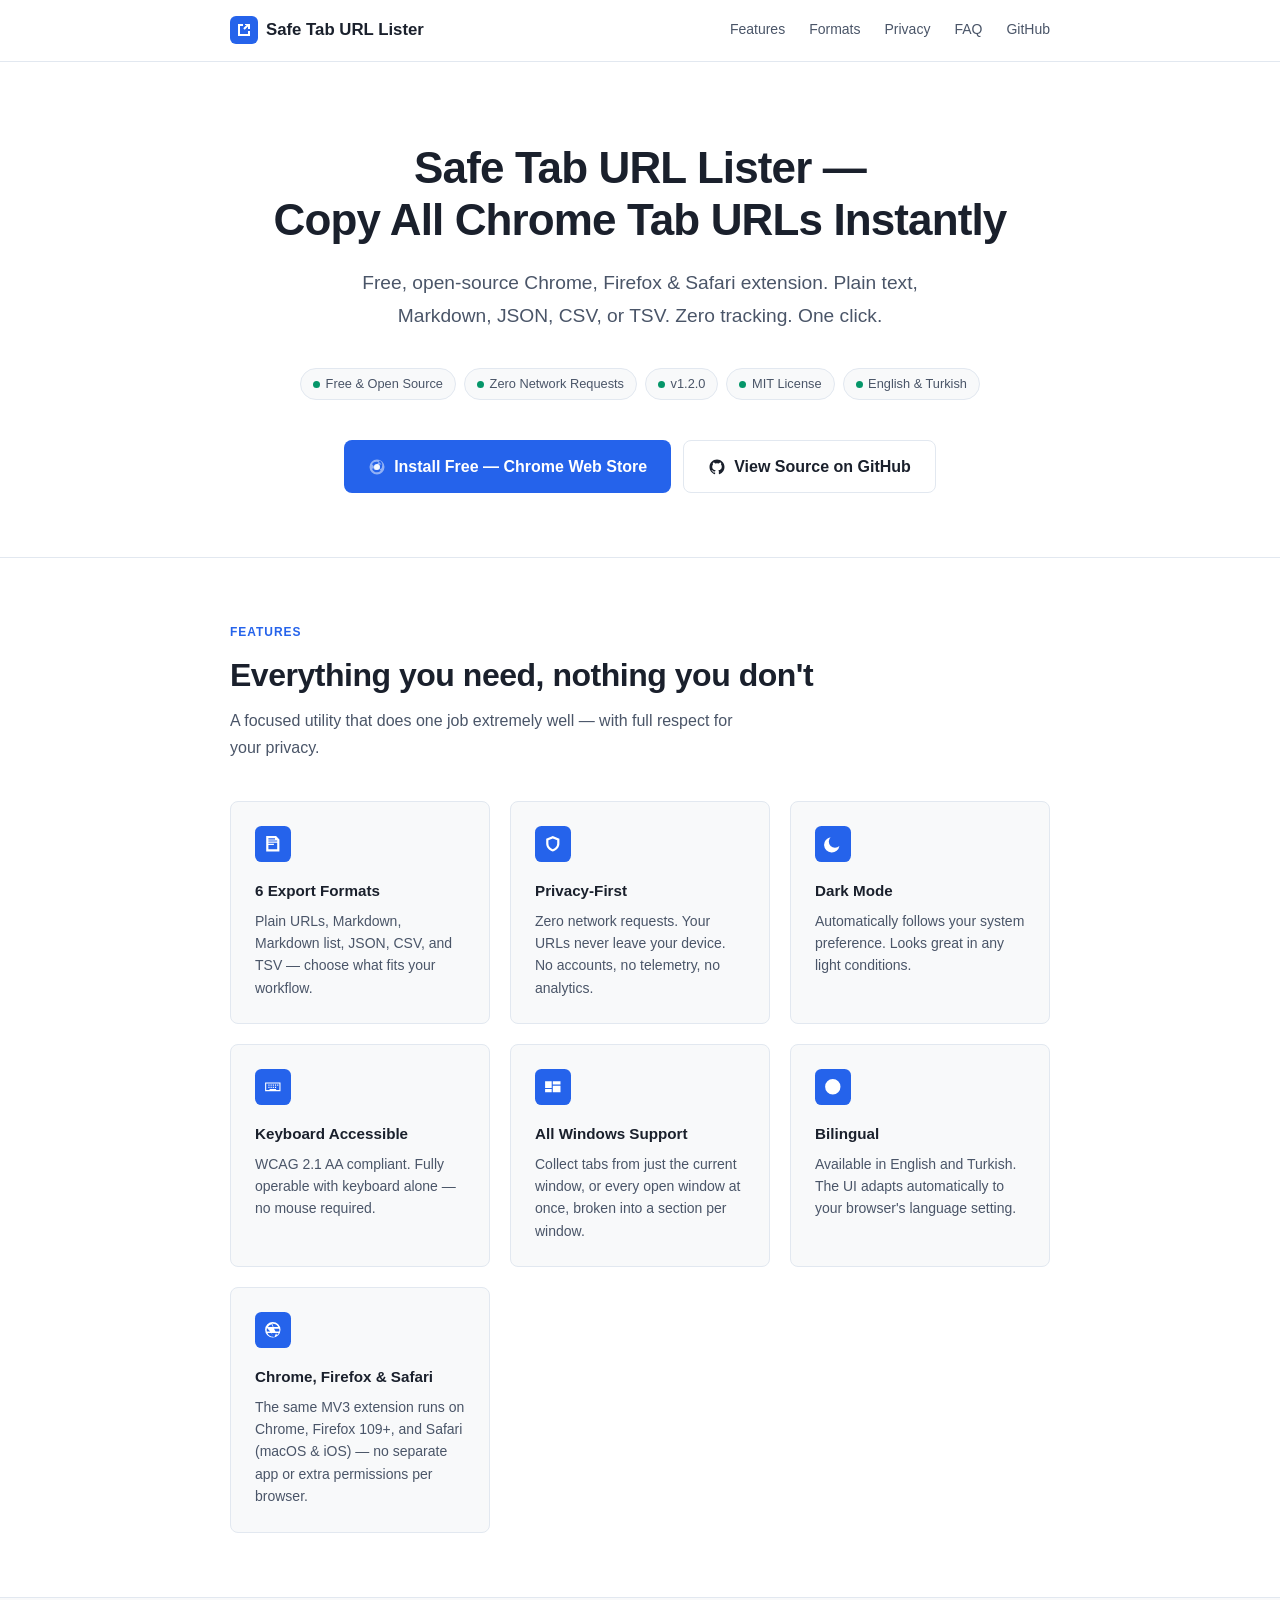
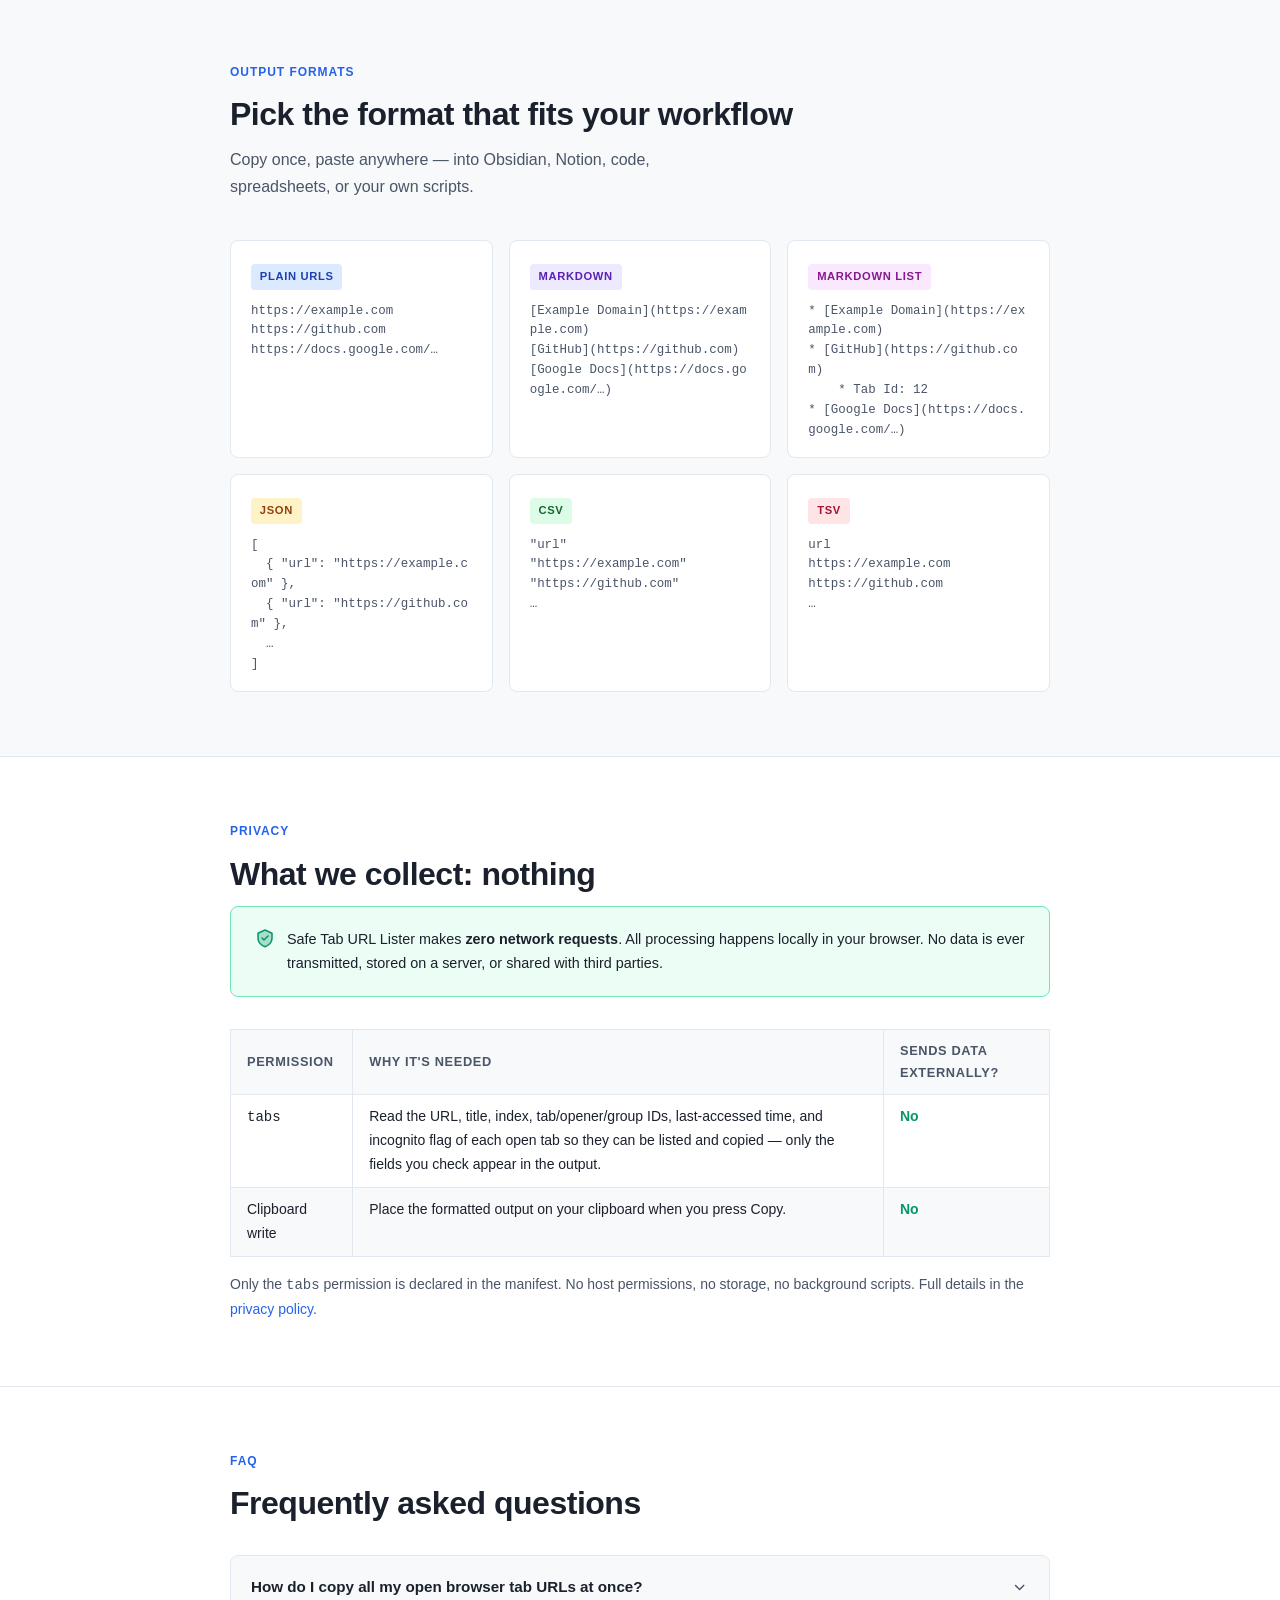
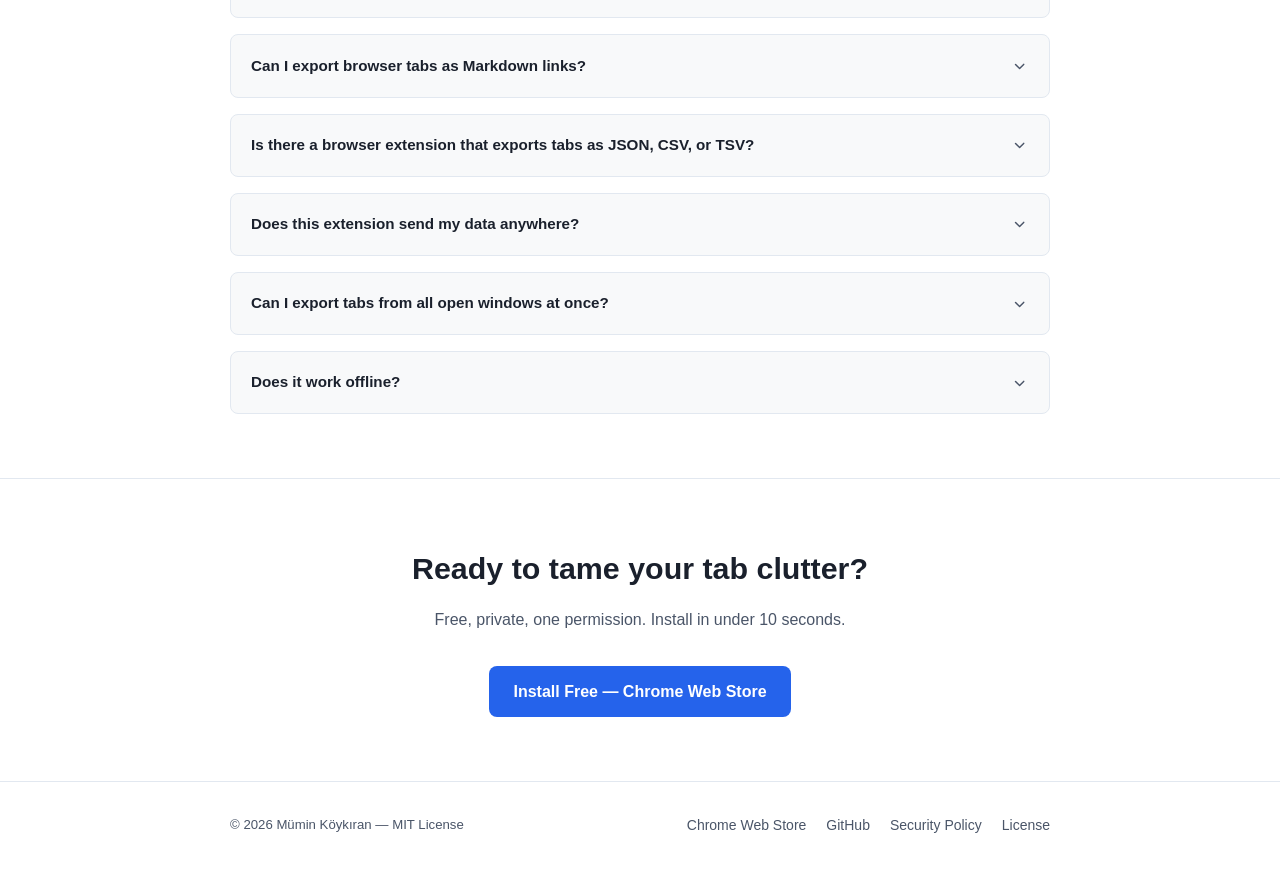
==== commit adcfe631: "Add privacy policy, update landing page and security policy for v1.2.0 - New docs/privacy.html: plai" ====
--- a/docs/index.html
+++ b/docs/index.html
@@ -4,20 +4,20 @@
   <meta charset="UTF-8" />
   <meta name="viewport" content="width=device-width, initial-scale=1.0" />
   <title>Safe Tab URL Lister — Copy All Chrome Tab URLs Instantly</title>
-  <meta name="description" content="Free, open-source Chrome extension. Export all open tab URLs as plain text, Markdown links, JSON, or CSV. Zero tracking. One click." />
-  <meta name="keywords" content="Chrome extension, tab URL exporter, copy tab URLs, export tabs markdown, tabs to JSON, tab list CSV, privacy Chrome extension, open source tab manager" />
-  <link rel="canonical" href="https://muminkoykiran.github.io/safe-tab-url-lister/" />
+  <meta name="description" content="Free, open-source Chrome, Firefox and Safari extension. Export all open tab URLs as plain text, Markdown, JSON, CSV, or TSV. Zero tracking. One click." />
+  <meta name="keywords" content="Chrome extension, Firefox extension, Safari extension, tab URL exporter, copy tab URLs, export tabs markdown, tabs to JSON, tab list CSV, tabs to TSV, export tab IDs, tab group export, privacy Chrome extension, open source tab manager" />
+  <link rel="canonical" href="https://muminkoykiran.com.tr/safe-tab-url-lister/" />
 
   <!-- Open Graph -->
   <meta property="og:type" content="website" />
   <meta property="og:title" content="Safe Tab URL Lister — Copy All Chrome Tab URLs Instantly" />
-  <meta property="og:description" content="Free, open-source Chrome extension. Export all open tab URLs as plain text, Markdown links, JSON, or CSV. Zero tracking. One click." />
-  <meta property="og:url" content="https://muminkoykiran.github.io/safe-tab-url-lister/" />
+  <meta property="og:description" content="Free, open-source Chrome, Firefox and Safari extension. Export all open tab URLs as plain text, Markdown, JSON, CSV, or TSV. Zero tracking. One click." />
+  <meta property="og:url" content="https://muminkoykiran.com.tr/safe-tab-url-lister/" />
 
   <!-- Twitter Card -->
   <meta name="twitter:card" content="summary" />
   <meta name="twitter:title" content="Safe Tab URL Lister — Copy All Chrome Tab URLs Instantly" />
-  <meta name="twitter:description" content="Free, open-source Chrome extension. Export all open tab URLs as plain text, Markdown links, JSON, or CSV. Zero tracking. One click." />
+  <meta name="twitter:description" content="Free, open-source Chrome, Firefox and Safari extension. Export all open tab URLs as plain text, Markdown, JSON, CSV, or TSV. Zero tracking. One click." />
 
   <!-- SoftwareApplication JSON-LD -->
   <script type="application/ld+json">
@@ -27,13 +27,13 @@
     "name": "Safe Tab URL Lister",
     "applicationCategory": "BrowserApplication",
     "applicationSubCategory": "Productivity",
-    "operatingSystem": "Chrome, Edge, Brave, Vivaldi",
-    "description": "A free, open-source Chrome extension that lists all open tab URLs and exports them as plain text, Markdown links, a JSON array, or CSV. Zero network requests, no tracking, no accounts required.",
+    "operatingSystem": "Chrome, Edge, Brave, Vivaldi, Firefox, Safari",
+    "description": "A free, open-source Chrome, Firefox and Safari extension that lists all open tab URLs and exports them as plain text, Markdown, a JSON array, CSV, or TSV. Zero network requests, no tracking, no accounts required.",
     "featureList": [
-      "Export all Chrome tab URLs in one click",
-      "Output formats: Plain URLs, Markdown links, JSON array, CSV",
-      "Include or exclude page titles",
-      "Current window or all windows",
+      "Export all open tab URLs in one click",
+      "Output formats: Plain URLs, Markdown links, Markdown list, JSON array, CSV, TSV",
+      "Include or exclude page titles, tab index, tab/opener IDs, tab group, and last-accessed time",
+      "Current window or all windows, with per-window headers",
       "Dark mode support",
       "WCAG 2.1 AA keyboard accessibility",
       "Available in English and Turkish",
@@ -44,14 +44,14 @@
     "offers": {"@type": "Offer", "price": "0", "priceCurrency": "USD"},
     "downloadUrl": "https://chrome.google.com/webstore/detail/lfoiekncpjoomigglgjildmjodpfmoif",
     "installUrl": "https://chrome.google.com/webstore/detail/lfoiekncpjoomigglgjildmjodpfmoif",
-    "softwareVersion": "1.0.1",
+    "softwareVersion": "1.2.0",
     "datePublished": "2026-06-07",
     "codeRepository": "https://github.com/muminkoykiran/safe-tab-url-lister",
     "license": "https://opensource.org/licenses/MIT",
     "author": {"@type": "Person", "name": "Mümin Köykıran"},
     "inLanguage": ["en", "tr"],
     "isAccessibleForFree": true,
-    "keywords": "Chrome extension, tab URL exporter, copy tab URLs, export tabs markdown, tabs to JSON, tab list CSV, privacy Chrome extension, open source tab manager"
+    "keywords": "Chrome extension, Firefox extension, Safari extension, tab URL exporter, copy tab URLs, export tabs markdown, tabs to JSON, tab list CSV, tabs to TSV, privacy Chrome extension, open source tab manager"
   }
   </script>
 
@@ -63,26 +63,26 @@
     "mainEntity": [
       {
         "@type": "Question",
-        "name": "How do I copy all my open Chrome tab URLs at once?",
+        "name": "How do I copy all my open browser tab URLs at once?",
         "acceptedAnswer": {
           "@type": "Answer",
-          "text": "Install Safe Tab URL Lister, click the extension icon, and press Copy. All tab URLs from the current window are on your clipboard immediately."
+          "text": "Install Safe Tab URL Lister, click the extension icon, and press Copy. All tab URLs from the current window are on your clipboard immediately. It works the same way in Chrome, Firefox, and Safari."
         }
       },
       {
         "@type": "Question",
-        "name": "Can I export Chrome tabs as Markdown links?",
+        "name": "Can I export browser tabs as Markdown links?",
         "acceptedAnswer": {
           "@type": "Answer",
-          "text": "Yes. Select \"Markdown links\" from the format dropdown. The output will be [Page Title](URL) entries, one per tab, ready to paste into Obsidian, Notion, GitHub, or any Markdown editor."
+          "text": "Yes. Select \"Markdown\" from the format dropdown. The output will be [Page Title](URL) entries, one per tab, ready to paste into Obsidian, Notion, GitHub, or any Markdown editor. A \"Markdown list\" variant is also available for bullet-list output with extra fields as sub-bullets."
         }
       },
       {
         "@type": "Question",
-        "name": "Is there a Chrome extension that exports tabs as JSON?",
+        "name": "Is there a browser extension that exports tabs as JSON, CSV, or TSV?",
         "acceptedAnswer": {
           "@type": "Answer",
-          "text": "Yes. Select the JSON format. The output is a JSON array where each element has a title and url field."
+          "text": "Yes. Select JSON, CSV, or TSV from the format dropdown. Each includes a url field by default, plus title, tab index, tab/opener IDs, tab group, and last-accessed time when you check their options."
         }
       },
       {
@@ -95,10 +95,10 @@
       },
       {
         "@type": "Question",
-        "name": "Can I export tabs from all Chrome windows at once?",
+        "name": "Can I export tabs from all open windows at once?",
         "acceptedAnswer": {
           "@type": "Answer",
-          "text": "Yes. Enable the \"Include all windows\" checkbox to collect tabs from every open Chrome window simultaneously."
+          "text": "Yes. Enable the \"Include all windows\" checkbox to collect tabs from every open window at once. Output is grouped into a section per window, with incognito windows flagged."
         }
       },
       {
@@ -423,14 +423,18 @@
     }
     .label-plain  { background: #dbeafe; color: #1e40af; }
     .label-md     { background: #ede9fe; color: #5b21b6; }
+    .label-mdlist { background: #fae8ff; color: #86198f; }
     .label-json   { background: #fef3c7; color: #92400e; }
     .label-csv    { background: #dcfce7; color: #166534; }
+    .label-tsv    { background: #ffe4e6; color: #9f1239; }
 
     @media (prefers-color-scheme: dark) {
       .label-plain  { background: #1e3a5f; color: #93c5fd; }
       .label-md     { background: #2e1065; color: #c4b5fd; }
+      .label-mdlist { background: #581c87; color: #f5d0fe; }
       .label-json   { background: #422006; color: #fcd34d; }
       .label-csv    { background: #064e3b; color: #6ee7b7; }
+      .label-tsv    { background: #4c0519; color: #fda4af; }
     }
 
     .format-card pre {
@@ -609,12 +613,12 @@
     <section class="hero" aria-labelledby="hero-heading">
       <div class="container">
         <h1 id="hero-heading">Safe Tab URL Lister —<br/>Copy All Chrome Tab URLs Instantly</h1>
-        <p class="tagline">Free, open-source Chrome extension. Plain text, Markdown, JSON, or CSV. Zero tracking. One click.</p>
+        <p class="tagline">Free, open-source Chrome, Firefox &amp; Safari extension. Plain text, Markdown, JSON, CSV, or TSV. Zero tracking. One click.</p>
 
         <div class="badge-row" aria-label="Key highlights">
           <span class="badge"><span class="badge-dot" aria-hidden="true"></span>Free &amp; Open Source</span>
           <span class="badge"><span class="badge-dot" aria-hidden="true"></span>Zero Network Requests</span>
-          <span class="badge"><span class="badge-dot" aria-hidden="true"></span>v1.0.1</span>
+          <span class="badge"><span class="badge-dot" aria-hidden="true"></span>v1.2.0</span>
           <span class="badge"><span class="badge-dot" aria-hidden="true"></span>MIT License</span>
           <span class="badge"><span class="badge-dot" aria-hidden="true"></span>English &amp; Turkish</span>
         </div>
@@ -665,8 +669,8 @@
                 <path d="M4 4h8v1H4V4zm0 2h8v1H4V6zm0 2h5v1H4V8zM2 1h9l3 3v11H2V1zm2 2v10h8V5h-2V3H4z"/>
               </svg>
             </div>
-            <h3>4 Export Formats</h3>
-            <p>Plain URLs, Markdown links, JSON array, and CSV — choose what fits your workflow.</p>
+            <h3>6 Export Formats</h3>
+            <p>Plain URLs, Markdown, Markdown list, JSON, CSV, and TSV — choose what fits your workflow.</p>
           </div>
 
           <div class="feature-card">
@@ -710,7 +714,7 @@
               </svg>
             </div>
             <h3>All Windows Support</h3>
-            <p>Collect tabs from just the current window, or every open Chrome window at once.</p>
+            <p>Collect tabs from just the current window, or every open window at once, broken into a section per window.</p>
           </div>
 
           <div class="feature-card">
@@ -721,7 +725,18 @@
               </svg>
             </div>
             <h3>Bilingual</h3>
-            <p>Available in English and Turkish. The UI adapts automatically to your Chrome language setting.</p>
+            <p>Available in English and Turkish. The UI adapts automatically to your browser's language setting.</p>
+          </div>
+
+          <div class="feature-card">
+            <div class="feature-icon" aria-hidden="true">
+              <!-- browsers icon -->
+              <svg viewBox="0 0 16 16" xmlns="http://www.w3.org/2000/svg">
+                <path d="M8 1a7 7 0 1 0 0 14A7 7 0 0 0 8 1zm0 1.5a5.5 5.5 0 0 1 4.9 3H8.6l-1.2-3.44A5.5 5.5 0 0 1 8 2.5zM6.9 2.87 8.06 5.5H3.6a5.52 5.52 0 0 1 3.3-2.63zM2.5 8c0-.6.08-1.18.23-1.73L5.6 9.5H2.6A5.47 5.47 0 0 1 2.5 8zm.7 3h3.4l1.9 3.4A5.51 5.51 0 0 1 3.2 11zm5.3 3.44L6.9 11h4.2l-1.6 3.44a5.6 5.6 0 0 1-1.5 0zm3.7-.7L10.8 11h2.6a5.53 5.53 0 0 1-2.9 2.74zM13.4 9.5h-2.9l-1.4-2.5h4.66c.16.5.24 1.02.24 1.5s-.08 1-.16 1z"/>
+              </svg>
+            </div>
+            <h3>Chrome, Firefox &amp; Safari</h3>
+            <p>The same MV3 extension runs on Chrome, Firefox 109+, and Safari (macOS &amp; iOS) — no separate app or extra permissions per browser.</p>
           </div>
 
         </div>
@@ -754,21 +769,35 @@
           </div>
 
           <div class="format-card">
+            <span class="format-label label-mdlist">Markdown list</span>
+            <pre>* [Example Domain](https://example.com)
+* [GitHub](https://github.com)
+    * Tab Id: 12
+* [Google Docs](https://docs.google.com/…)</pre>
+          </div>
+
+          <div class="format-card">
             <span class="format-label label-json">JSON</span>
             <pre>[
-  {
-    "title": "Example Domain",
-    "url": "https://example.com"
-  },
+  { "url": "https://example.com" },
+  { "url": "https://github.com" },
   …
 ]</pre>
           </div>
 
           <div class="format-card">
             <span class="format-label label-csv">CSV</span>
-            <pre>"title","url"
-"Example Domain","https://example.com"
-"GitHub","https://github.com"
+            <pre>"url"
+"https://example.com"
+"https://github.com"
+…</pre>
+          </div>
+
+          <div class="format-card">
+            <span class="format-label label-tsv">TSV</span>
+            <pre>url
+https://example.com
+https://github.com
 …</pre>
           </div>
 
@@ -804,7 +833,7 @@
           <tbody>
             <tr>
               <td><code>tabs</code></td>
-              <td>Read the URL and title of each open tab so they can be listed and copied.</td>
+              <td>Read the URL, title, index, tab/opener/group IDs, last-accessed time, and incognito flag of each open tab so they can be listed and copied — only the fields you check appear in the output.</td>
               <td class="tick" aria-label="No">No</td>
             </tr>
             <tr>
@@ -817,6 +846,7 @@
 
         <p style="margin-top:1rem; font-size:0.875rem; color: var(--color-muted);">
           Only the <code>tabs</code> permission is declared in the manifest. No host permissions, no storage, no background scripts.
+          Full details in the <a href="privacy.html">privacy policy</a>.
         </p>
       </div>
     </section>
@@ -833,37 +863,37 @@
 
           <details class="faq-item">
             <summary>
-              How do I copy all my open Chrome tab URLs at once?
+              How do I copy all my open browser tab URLs at once?
               <svg class="faq-chevron" viewBox="0 0 20 20" fill="currentColor" aria-hidden="true">
                 <path fill-rule="evenodd" d="M5.22 8.22a.75.75 0 0 1 1.06 0L10 11.94l3.72-3.72a.75.75 0 1 1 1.06 1.06l-4.25 4.25a.75.75 0 0 1-1.06 0L5.22 9.28a.75.75 0 0 1 0-1.06z" clip-rule="evenodd"/>
               </svg>
             </summary>
             <div class="faq-answer">
-              Install Safe Tab URL Lister, click the extension icon, and press Copy. All tab URLs from the current window are on your clipboard immediately.
+              Install Safe Tab URL Lister, click the extension icon, and press Copy. All tab URLs from the current window are on your clipboard immediately — the same way in Chrome, Firefox, and Safari.
             </div>
           </details>
 
           <details class="faq-item">
             <summary>
-              Can I export Chrome tabs as Markdown links?
+              Can I export browser tabs as Markdown links?
               <svg class="faq-chevron" viewBox="0 0 20 20" fill="currentColor" aria-hidden="true">
                 <path fill-rule="evenodd" d="M5.22 8.22a.75.75 0 0 1 1.06 0L10 11.94l3.72-3.72a.75.75 0 1 1 1.06 1.06l-4.25 4.25a.75.75 0 0 1-1.06 0L5.22 9.28a.75.75 0 0 1 0-1.06z" clip-rule="evenodd"/>
               </svg>
             </summary>
             <div class="faq-answer">
-              Yes. Select "Markdown links" from the format dropdown. The output will be <code>[Page Title](URL)</code> entries, one per tab, ready to paste into Obsidian, Notion, GitHub, or any Markdown editor.
+              Yes. Select "Markdown" from the format dropdown. The output will be <code>[Page Title](URL)</code> entries, one per tab, ready to paste into Obsidian, Notion, GitHub, or any Markdown editor. "Markdown list" gives the same links as a bullet list with any extra fields as sub-bullets.
             </div>
           </details>
 
           <details class="faq-item">
             <summary>
-              Is there a Chrome extension that exports tabs as JSON?
+              Is there a browser extension that exports tabs as JSON, CSV, or TSV?
               <svg class="faq-chevron" viewBox="0 0 20 20" fill="currentColor" aria-hidden="true">
                 <path fill-rule="evenodd" d="M5.22 8.22a.75.75 0 0 1 1.06 0L10 11.94l3.72-3.72a.75.75 0 1 1 1.06 1.06l-4.25 4.25a.75.75 0 0 1-1.06 0L5.22 9.28a.75.75 0 0 1 0-1.06z" clip-rule="evenodd"/>
               </svg>
             </summary>
             <div class="faq-answer">
-              Yes. Select the JSON format. The output is a JSON array where each element has a <code>title</code> and <code>url</code> field.
+              Yes. Select JSON, CSV, or TSV. Each always includes a <code>url</code> field — check "Titles," "Index," "IDs," "Group," or "Accessed" to add more fields to every row.
             </div>
           </details>
 
@@ -881,13 +911,13 @@
 
           <details class="faq-item">
             <summary>
-              Can I export tabs from all Chrome windows at once?
+              Can I export tabs from all open windows at once?
               <svg class="faq-chevron" viewBox="0 0 20 20" fill="currentColor" aria-hidden="true">
                 <path fill-rule="evenodd" d="M5.22 8.22a.75.75 0 0 1 1.06 0L10 11.94l3.72-3.72a.75.75 0 1 1 1.06 1.06l-4.25 4.25a.75.75 0 0 1-1.06 0L5.22 9.28a.75.75 0 0 1 0-1.06z" clip-rule="evenodd"/>
               </svg>
             </summary>
             <div class="faq-answer">
-              Yes. Enable the "Include all windows" checkbox to collect tabs from every open Chrome window simultaneously.
+              Yes. Enable the "Include all windows" checkbox to collect tabs from every open window at once, grouped into a section per window (incognito windows are flagged).
             </div>
           </details>
 
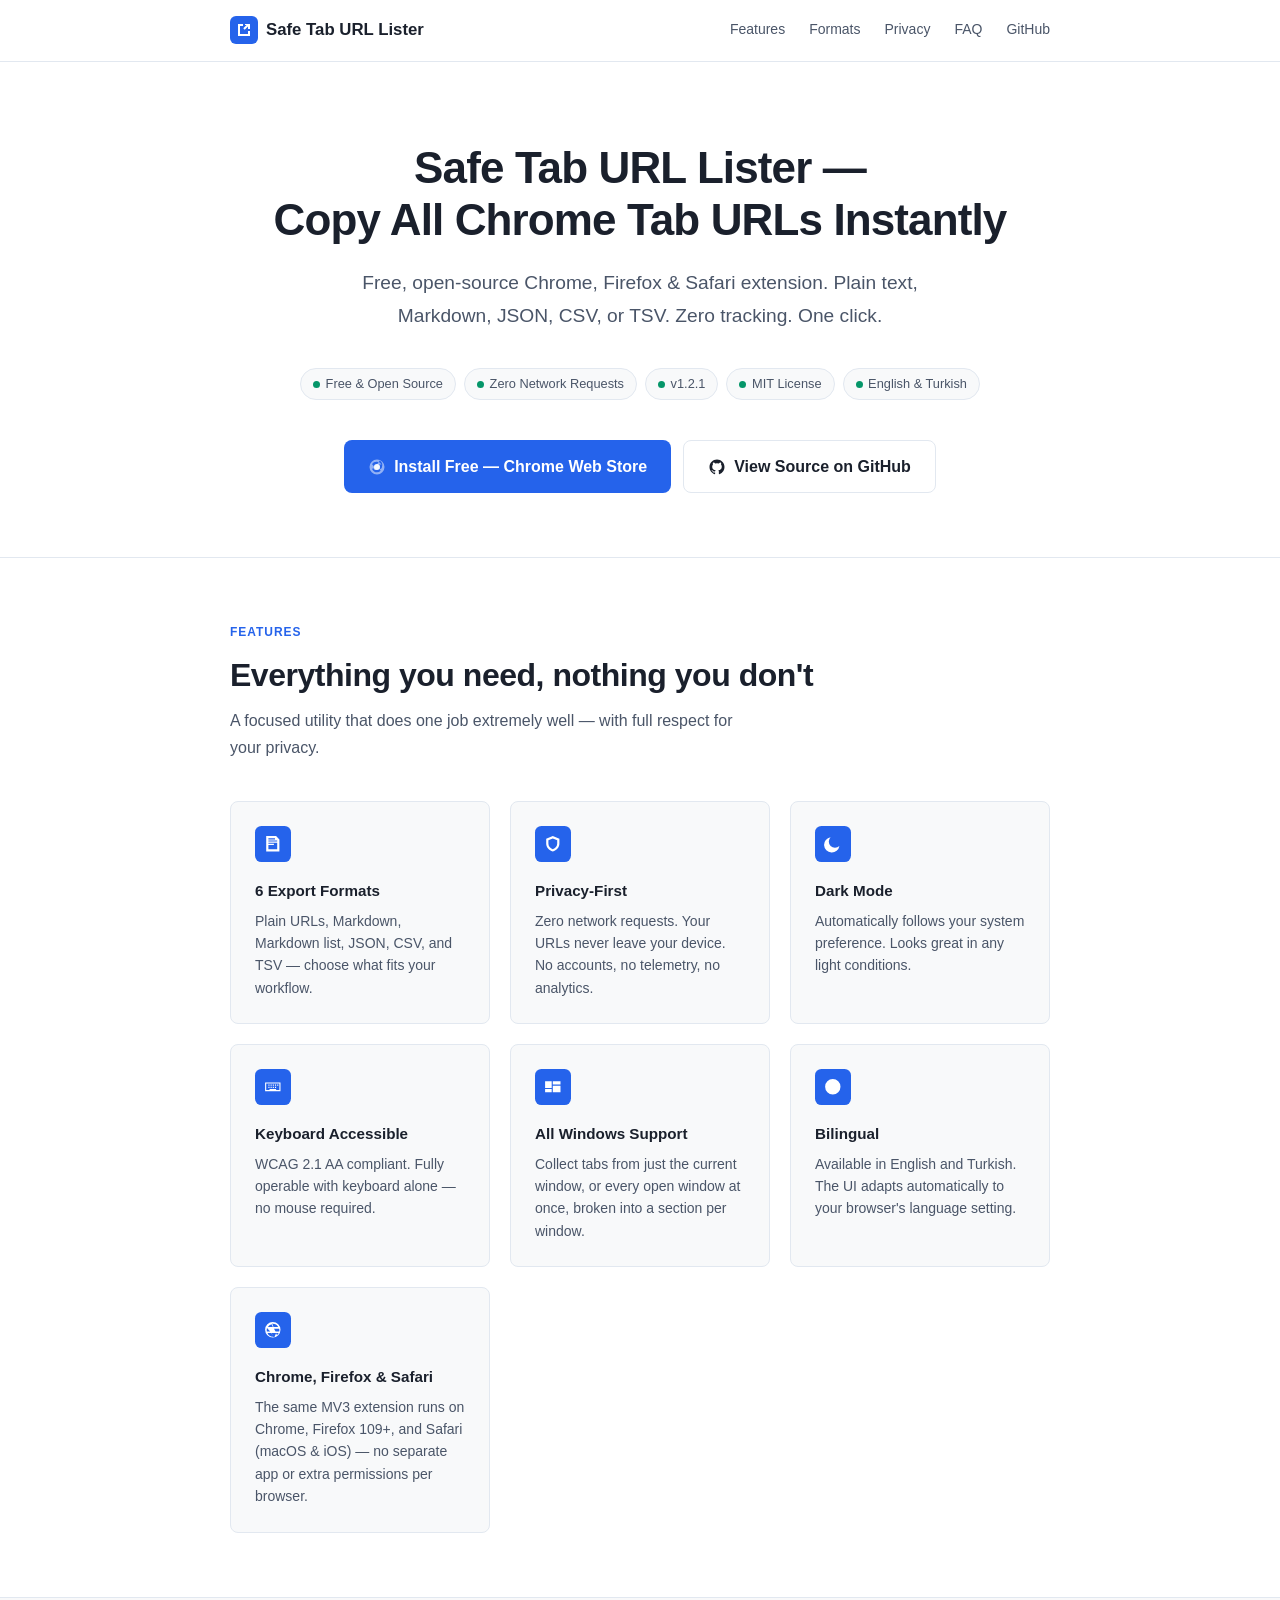
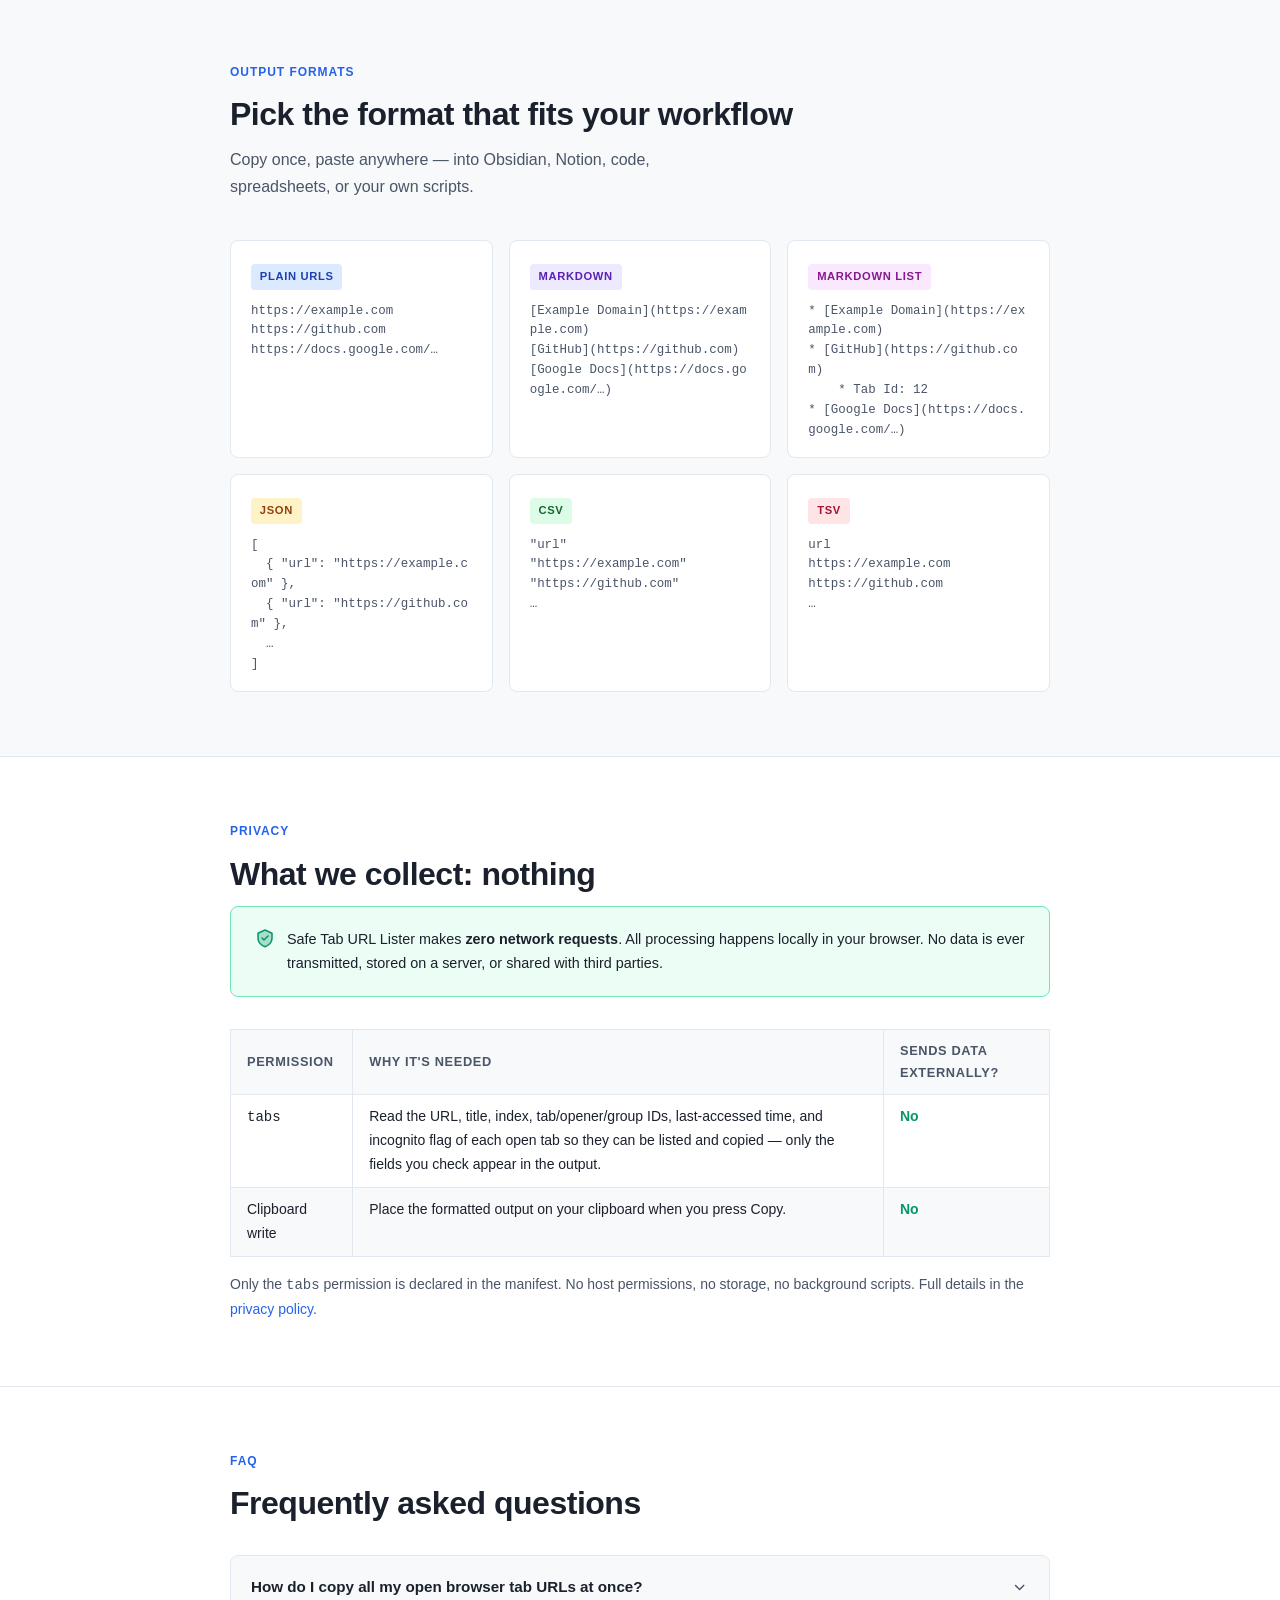
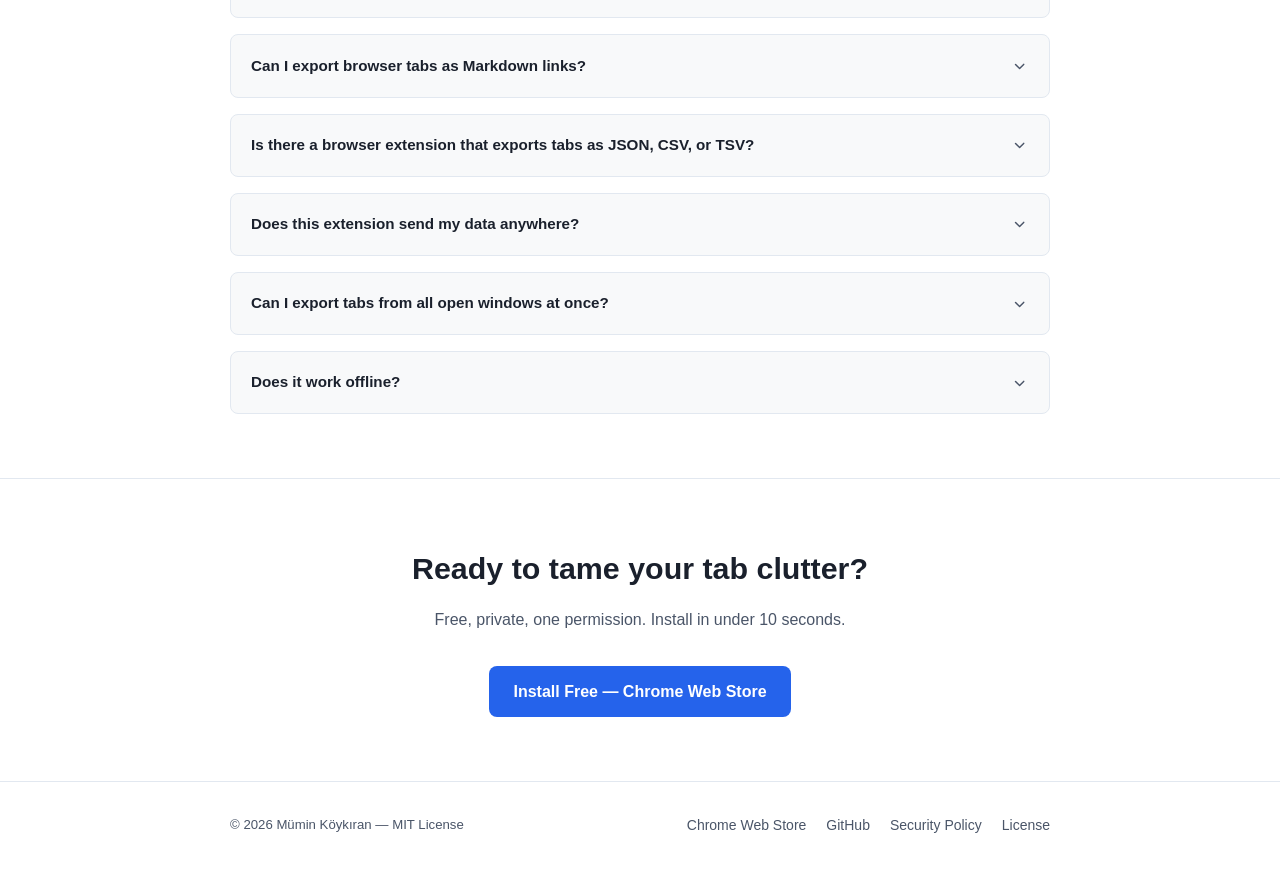
==== commit b2aaa73d: "Bump to v1.2.1: fix Firefox strict_min_version for AMO submission web-ext lint (run as a pre-submiss" ====
--- a/docs/index.html
+++ b/docs/index.html
@@ -44,7 +44,7 @@
     "offers": {"@type": "Offer", "price": "0", "priceCurrency": "USD"},
     "downloadUrl": "https://chrome.google.com/webstore/detail/lfoiekncpjoomigglgjildmjodpfmoif",
     "installUrl": "https://chrome.google.com/webstore/detail/lfoiekncpjoomigglgjildmjodpfmoif",
-    "softwareVersion": "1.2.0",
+    "softwareVersion": "1.2.1",
     "datePublished": "2026-06-07",
     "codeRepository": "https://github.com/muminkoykiran/safe-tab-url-lister",
     "license": "https://opensource.org/licenses/MIT",
@@ -618,7 +618,7 @@
         <div class="badge-row" aria-label="Key highlights">
           <span class="badge"><span class="badge-dot" aria-hidden="true"></span>Free &amp; Open Source</span>
           <span class="badge"><span class="badge-dot" aria-hidden="true"></span>Zero Network Requests</span>
-          <span class="badge"><span class="badge-dot" aria-hidden="true"></span>v1.2.0</span>
+          <span class="badge"><span class="badge-dot" aria-hidden="true"></span>v1.2.1</span>
           <span class="badge"><span class="badge-dot" aria-hidden="true"></span>MIT License</span>
           <span class="badge"><span class="badge-dot" aria-hidden="true"></span>English &amp; Turkish</span>
         </div>
